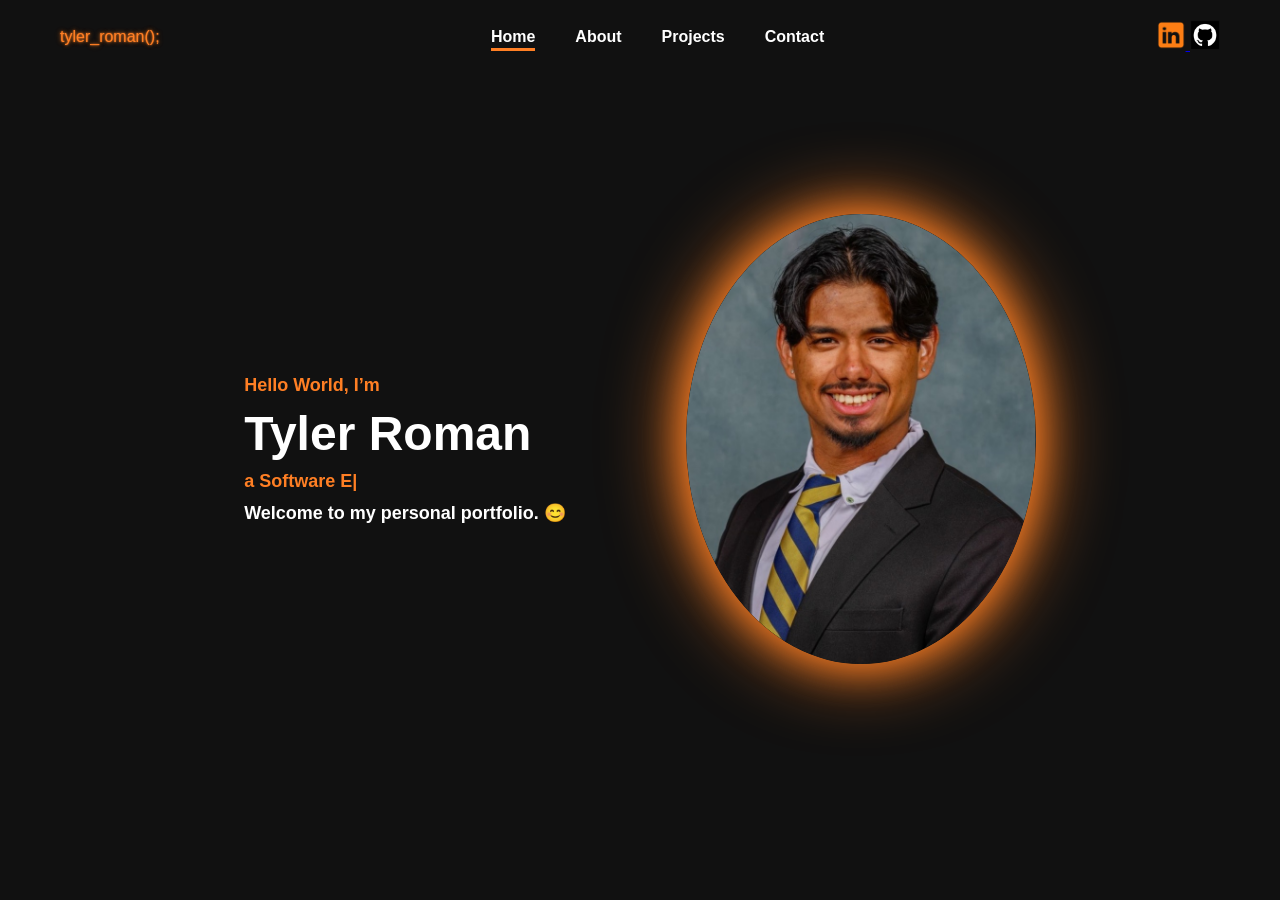
==== index.html @ 66e2b69c "Initial commit" ====
<!DOCTYPE html>
<html lang="en">
<head>
    <meta charset="UTF-8">
    <meta name="viewport" content="width=device-width, initial-scale=1.0">
    <title>Home - Tyler Roman</title>
    <link rel="stylesheet" href="styles.css">
</head>
<body>

    <nav>
        <div class="nav-left">tyler_roman();</div>
        <div class="nav-center">
            <a href="index.html" class="active">Home</a>
            <a href="about.html">About</a>
            <a href="projects.html">Projects</a>
            <a href="contact.html">Contact</a>
        </div>
        <div class="nav-right">
        <a href="https://www.linkedin.com/in/tyler-roman-742350255/" target="_blank" rel="noopener noreferrer">
            <img src="pictures/linkedIn.png" alt="LinkedIn" style="width:30px; height:30px;">
        </a> 
        <a href="https://github.com/romantyler99" target="_blank" rel="noopener noreferrer">
            <img src="pictures/logo_github.png" alt="GitHub" style="width:30px; height: 30px;">
        </a>
    </div>
    </nav>  

    <div class="custom-cursor"></div>

    <section class="hero">
        <div class="hero-text">
            <p class="highlight">Hello World, I’m</p>
            <h1>Tyler Roman</h1>

            <p class="highlight">
                <span id="animated-text"></span>
            </p>

            <p class= "hero-welcome">Welcome to my personal portfolio. 😊</p>
        </div>
        <div class="hero-image">
            <img src="pictures/portrait.jpeg" alt="Tyler Roman">
        </div>
    </section>
    <script src="script.js"></script>
</body>
</html>
---- styles.css ----
/* general styles for all html pages.  */
body {
    margin: 0;
    background: #111111;
    font-family: 'Inter', 'Bebas Neue', sans-serif;
    color: white;
}

nav {
    display: flex;
    justify-content: space-between;
    align-items: center;
    padding: 20px 60px;
}

.nav-left{
    color: #ff7f24;
    font-family: 'Inter', 'Bebas Neue', sans-serif;
    display: flex;
    align-items: center;  
    text-shadow: 
        0 0 2px #ff7f24,
        0 0 4px rgba(255, 127, 36, 0.5),
        0 0 6px rgba(255, 127, 36, 0.3);
}


.nav-center {
    flex: 1;
    display: flex;
    justify-content: center;
    gap: 40px; /* Controls spacing between links */
}

.nav-center a {
    text-decoration: none;
    color: white;
    font-weight: 600;
    position: relative;
    padding: 5px 0;
    transition: color 0.3s ease;
}

.nav-center a::after {
    content: "";
    position: absolute;
    bottom: 0;
    left: 0;
    width: 0;
    height: 3px;
    background: #ff7f24;
    transition: width 0.3s ease;
}

.nav-center a:hover {
    color: #ff7f24;
}

.nav-center a.active::after {
    width: 100%;
}

/* orange underline for each page */

.nav-center a.active::after{
    width: 100%;
}

.hero {
    display: flex;
    justify-content: center;
    align-items: center;
    padding: 60px;
    height: 70vh;
    gap: 100px;
}
.hero-text {
    max-width: 500px; 
    margin-right: 20px;
    font-family: 'Inter', 'Bebas Neue', sans-serif;
    color: white;
}
.hero-text h1 {
    margin: 10px 0;
    font-family: 'Inter', 'Bebas Neue', sans-serif;
    font-size: 48px;
    font-weight: 700;
}

.hero-text p {
    margin: 10px 0;
    font-size: 18px;
}

.highlight {
    color: #ff7f24;
    font-weight: 700;
}
.hero-welcome {
    font-size: 18px;
    margin-top: 10px;
    font-weight: bold;
    font-family: 'Inter', 'Bebas Neue', sans-serif;
    color: #ffffff;
}
.hero-image {
    /* position: relative; */
    width: 350px;
    height: 450px;
    margin-bottom: 20px;
    margin-left: 0px;
    border-radius: 50%;
    overflow: hidden;
    box-shadow: 0 0 40px #ff7f24, 0 0 80px #ff7f24;
}

.hero-image img {
    width: 100%;
    height: 100%;
    object-fit: cover;
    border-radius: 50%;
}

#animated-text::after {
    content: '|';
    animation: blink 1s step-start infinite;
}

@keyframes blink {
    50% {
        opacity: 0;
    }
}
/* hide curser */
body { 
    cursor: none;
}

.custom-cursor {
    position: fixed;
    top: 0;
    left: 0;
    width: 20px;
    height: 20px;
    border: 2px solid orange;
    border-radius: 50%;
    pointer-events: none;
    mix-blend-mode: difference;
    box-shadow: 0 0 10px orange, 0 0 20px orange;
    transform: translate(-50%, -50%);
    transition: transform 0.05s ease;
    z-index: 9999;
    opacity: 0;
    /* transition: opacity 0.2s ease; */

}

/* about.html */
.about-section {
    font-family: 'Inter', 'Bebas Neue', sans-serif;
    padding: 60px;
    color: #ffffff;
}

.about-container {
    display: flex;
    gap: 40px;
    align-items: center;
}

.about-image img {
    width: 200px;
    border-radius: 50%;
    box-shadow: 0 0 20px #ff7f24, 0 0 40px #ff7f24;
}
.about-heading {
  color: #ff7f24;
  font-size: 26px;
  font-weight: bold;
  margin-bottom: 20px;
  display: flex;
  align-items: center;
  gap: 15px;
  line-height: 26px; /* same as font size */
}

.about-heading::after {
  content: "";
  flex-grow: 1;
  height: 4px;
  background-color: #ff7f24;
  border-radius: 2px;
  display: inline-block;
}

.about-body {
    text-align: left;
    font-size: 22px;
    /* line-height: 1.6; */
    color: #cccccc;
}
.about-text {
    text-align: left;
    max-width: 600px;
}

.about-text h2 {
    margin-bottom: 15px;
}

.about-container {
    display: flex;
    align-items: center;
    gap: 30px;
    background-color: #1a1a1a; /* Dark gray box background */
    padding: 30px;
    border-radius: 20px;
    max-width: 900px;
    margin: 0 auto 20px auto;
    box-shadow: 0 0 20px rgba(255, 128, 0, 0.2); /* Optional subtle glow */
}

.about-image img {
    width: 180px;
    border-radius: 50%;
    box-shadow: 0 0 20px #ff7f24, 0 0 40px #ff7f24;
}

.about-text {
    color: white;
}

.about-text h2 {
    margin-bottom: 10px;
}

.skills-section {
    background-color: #1a1a1a;
    padding: 20px;
    margin: 0 auto;
    max-width: 1000px;
    border-radius: 20px;
    box-shadow: 0 0 20px rgba(255, 128, 0, 0.2);
    color: white;
}

.skills-heading {
    color: #ff7f24;
    font-size: 24px;
    margin-bottom: 20px;
    text-align: left;
}

.skills-container {
    margin-top: 10px;
    display: grid;
    grid-template-columns: repeat(4, 1fr);
    gap: 20px;
}

.skill-item {
    display: flex;
    align-items: center;
    justify-content: flex-start;
    gap: 10px;
    background: #2a2a2a;
    padding: 20px;
    border-radius: 15px;
    font-weight: bold;
    color: white;
    box-shadow: 0 0 15px rgba(255, 128, 0, 0.3);
    transition: transform 0.3s ease, box-shadow 0.3s ease;
}

.skill-item img.skill-icon {
    width: 40px;
    height: 40px;
    object-fit: contain;
    filter: drop-shadow(0 0 5px rgba(255, 128, 0, 0.5));
}


.skill-item:hover {
    transform: translateY(-5px);
    box-shadow: 0 0 25px rgba(255, 128, 0, 0.5);
}
.skill-item img.skill-icon {
    width: 30px;
    height: 30px;
    object-fit: contain;
    filter: drop-shadow(0 0 5px rgba(255, 128, 0, 0.5));
}

/* end of about.html */

/* beginning projects.html */
.projects-section {
    background-color: #111111;
    padding: 40px;
    color: white;
}
.projects-heading{
    text-align: center;
    font-size: 36px;
    margin-bottom: 20px;
    color: #ff7f24;
}
.projects-subheading {
    text-align: center;
    font-size: 20px;
    margin-bottom: 30px;
    color: #cccccc;
}
.projects-container {
    display: grid;
    grid-template-columns: repeat(3, 1fr);
    gap: 20px;
    max-width: 1200px;
    margin: 0 auto;
}

.project-item {
    background-color: #1a1a1a;
    padding: 20px;
    border-radius: 15px;
    box-shadow: 0 0 20px rgba(255, 128, 0, 0.3);
    transition: transform 0.3s ease, box-shadow 0.3s ease;
}

.project-item:hover {
    transform: translateY(-5px);
    box-shadow: 0 0 30px rgba(255, 128, 0, 0.5);
}

.project-title {
    color: white;
    margin-bottom: 10px;
}

.project-description {
    color: #cccccc;
    font-size: 16px;
    margin-bottom: 15px;
}

.project-link {
    color: #ff7f24;
    text-decoration: none;
    font-weight: bold;
}

/* contact.html beginning */.contact-section {
    max-width: 600px;
    margin: 60px auto;
    background: #1a1a1a;
    padding: 30px;
    border-radius: 20px;
    box-shadow: 0 0 20px rgba(255, 128, 0, 0.2);
}

.contact-heading {
    color: #ff7f24;
    text-align: center;
    margin-bottom: 20px;
}

.contact-form .form-group {
    margin-bottom: 15px;
}

.contact-form label {
    display: block;
    margin-bottom: 8px;
    color: #ffffff;
    font-weight: bold;
}

.contact-form input,
.contact-form textarea {
    width: 100%;
    padding: 12px;
    border: none;
    border-radius: 10px;
    background: #2a2a2a;
    color: white;
}

.contact-submit {
    width: 100%;
    padding: 12px;
    background: #ff7f24;
    color: white;
    border: none;
    border-radius: 10px;
    font-weight: bold;
    cursor: pointer;
    transition: background 0.3s ease;
}

.contact-submit:hover {
    background: #e86c1a;
}
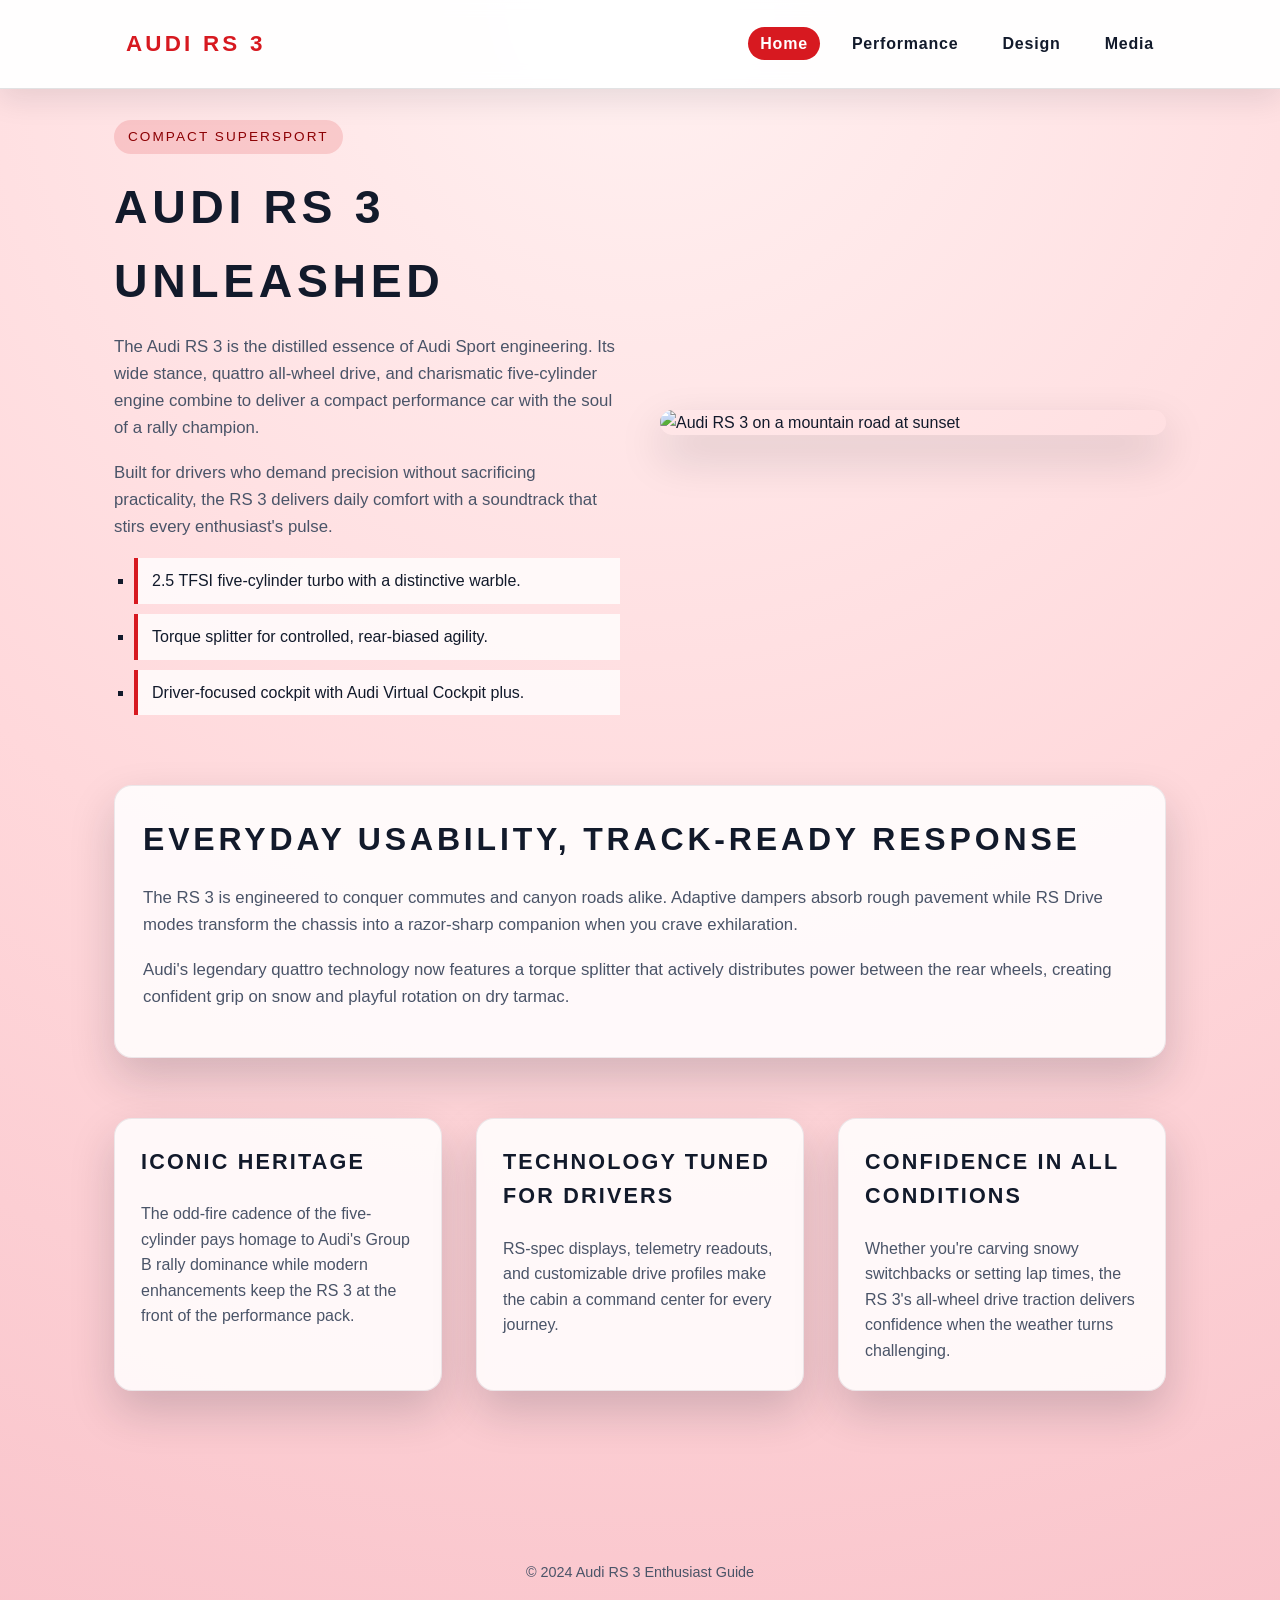
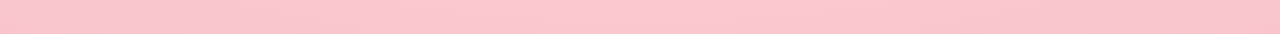
==== commit b42068cc: "Brighten background palette" ====
--- a/index.html
+++ b/index.html
@@ -3,46 +3,66 @@
 <head>
     <meta charset="UTF-8">
     <meta name="viewport" content="width=device-width, initial-scale=1.0">
-    <title>Home - Tyler Roman</title>
+    <title>Audi RS 3 | Home</title>
     <link rel="stylesheet" href="styles.css">
 </head>
 <body>
+    <header class="site-header">
+        <nav class="main-nav">
+            <a class="logo" href="index.html">Audi RS 3</a>
+            <ul>
+                <li><a class="active" href="index.html">Home</a></li>
+                <li><a href="performance.html">Performance</a></li>
+                <li><a href="design.html">Design</a></li>
+                <li><a href="media.html">Media</a></li>
+            </ul>
+        </nav>
+    </header>
 
-    <nav>
-        <div class="nav-left">tyler_roman();</div>
-        <div class="nav-center">
-            <a href="index.html" class="active">Home</a>
-            <a href="about.html">About</a>
-            <a href="projects.html">Projects</a>
-            <a href="contact.html">Contact</a>
-        </div>
-        <div class="nav-right">
-        <a href="https://www.linkedin.com/in/tyler-roman-742350255/" target="_blank" rel="noopener noreferrer">
-            <img src="pictures/linkedIn.png" alt="LinkedIn" style="width:30px; height:30px;">
-        </a> 
-        <a href="https://github.com/romantyler99" target="_blank" rel="noopener noreferrer">
-            <img src="pictures/logo_github.png" alt="GitHub" style="width:30px; height: 30px;">
-        </a>
-    </div>
-    </nav>  
+    <main>
+        <section class="hero">
+            <div class="hero-text">
+                <span class="hero-highlight">Compact Supersport</span>
+                <h1>Audi RS 3 unleashed</h1>
+                <p>The Audi RS 3 is the distilled essence of Audi Sport engineering. Its wide stance, quattro all-wheel drive, and charismatic five-cylinder engine combine to deliver a compact performance car with the soul of a rally champion.</p>
+                <p class="section-text">Built for drivers who demand precision without sacrificing practicality, the RS 3 delivers daily comfort with a soundtrack that stirs every enthusiast's pulse.</p>
+                <ul class="feature-list">
+                    <li>2.5 TFSI five-cylinder turbo with a distinctive warble.</li>
+                    <li>Torque splitter for controlled, rear-biased agility.</li>
+                    <li>Driver-focused cockpit with Audi Virtual Cockpit plus.</li>
+                </ul>
+            </div>
+            <div>
+                <img src="https://images.unsplash.com/photo-1630409357054-241c61e159d9?auto=format&fit=crop&w=1200&q=80" alt="Audi RS 3 on a mountain road at sunset">
+            </div>
+        </section>
 
-    <div class="custom-cursor"></div>
+        <section>
+            <div class="highlight-card">
+                <h2 class="section-title">Everyday usability, track-ready response</h2>
+                <p class="section-text">The RS 3 is engineered to conquer commutes and canyon roads alike. Adaptive dampers absorb rough pavement while RS Drive modes transform the chassis into a razor-sharp companion when you crave exhilaration.</p>
+                <p class="section-text">Audi's legendary quattro technology now features a torque splitter that actively distributes power between the rear wheels, creating confident grip on snow and playful rotation on dry tarmac.</p>
+            </div>
+        </section>
 
-    <section class="hero">
-        <div class="hero-text">
-            <p class="highlight">Hello World, I’m</p>
-            <h1>Tyler Roman</h1>
+        <section class="detail-grid">
+            <article class="detail-card">
+                <h3>Iconic heritage</h3>
+                <p>The odd-fire cadence of the five-cylinder pays homage to Audi's Group B rally dominance while modern enhancements keep the RS 3 at the front of the performance pack.</p>
+            </article>
+            <article class="detail-card">
+                <h3>Technology tuned for drivers</h3>
+                <p>RS-spec displays, telemetry readouts, and customizable drive profiles make the cabin a command center for every journey.</p>
+            </article>
+            <article class="detail-card">
+                <h3>Confidence in all conditions</h3>
+                <p>Whether you're carving snowy switchbacks or setting lap times, the RS 3's all-wheel drive traction delivers confidence when the weather turns challenging.</p>
+            </article>
+        </section>
+    </main>
 
-            <p class="highlight">
-                <span id="animated-text"></span>
-            </p>
-
-            <p class= "hero-welcome">Welcome to my personal portfolio. 😊</p>
-        </div>
-        <div class="hero-image">
-            <img src="pictures/portrait.jpeg" alt="Tyler Roman">
-        </div>
-    </section>
-    <script src="script.js"></script>
+    <footer>
+        &copy; 2024 Audi RS 3 Enthusiast Guide
+    </footer>
 </body>
 </html>
--- a/styles.css
+++ b/styles.css
@@ -1,403 +1,273 @@
-/* general styles for all html pages.  */
+:root {
+    --primary: #d71920;
+    --accent: #8c0004;
+    --text-light: #121a2b;
+    --text-muted: #4a5468;
+    --surface: rgba(255, 255, 255, 0.85);
+    --surface-strong: rgba(255, 255, 255, 0.95);
+    --shadow: 0 20px 45px rgba(17, 23, 41, 0.18);
+}
+
+* {
+    box-sizing: border-box;
+}
+
 body {
     margin: 0;
-    background: #111111;
-    font-family: 'Inter', 'Bebas Neue', sans-serif;
-    color: white;
-}
-
-nav {
-    display: flex;
-    justify-content: space-between;
-    align-items: center;
-    padding: 20px 60px;
-}
-
-.nav-left{
-    color: #ff7f24;
-    font-family: 'Inter', 'Bebas Neue', sans-serif;
-    display: flex;
-    align-items: center;  
-    text-shadow: 
-        0 0 2px #ff7f24,
-        0 0 4px rgba(255, 127, 36, 0.5),
-        0 0 6px rgba(255, 127, 36, 0.3);
-}
-
-
-.nav-center {
-    flex: 1;
-    display: flex;
-    justify-content: center;
-    gap: 40px; /* Controls spacing between links */
-}
-
-.nav-center a {
-    text-decoration: none;
-    color: white;
-    font-weight: 600;
-    position: relative;
-    padding: 5px 0;
-    transition: color 0.3s ease;
-}
-
-.nav-center a::after {
-    content: "";
-    position: absolute;
-    bottom: 0;
-    left: 0;
-    width: 0;
-    height: 3px;
-    background: #ff7f24;
-    transition: width 0.3s ease;
-}
-
-.nav-center a:hover {
-    color: #ff7f24;
-}
-
-.nav-center a.active::after {
-    width: 100%;
-}
-
-/* orange underline for each page */
-
-.nav-center a.active::after{
-    width: 100%;
-}
-
-.hero {
-    display: flex;
-    justify-content: center;
-    align-items: center;
-    padding: 60px;
-    height: 70vh;
-    gap: 100px;
-}
-.hero-text {
-    max-width: 500px; 
-    margin-right: 20px;
-    font-family: 'Inter', 'Bebas Neue', sans-serif;
-    color: white;
-}
-.hero-text h1 {
-    margin: 10px 0;
-    font-family: 'Inter', 'Bebas Neue', sans-serif;
-    font-size: 48px;
-    font-weight: 700;
-}
-
-.hero-text p {
-    margin: 10px 0;
-    font-size: 18px;
-}
-
-.highlight {
-    color: #ff7f24;
-    font-weight: 700;
-}
-.hero-welcome {
-    font-size: 18px;
-    margin-top: 10px;
-    font-weight: bold;
-    font-family: 'Inter', 'Bebas Neue', sans-serif;
-    color: #ffffff;
-}
-.hero-image {
-    /* position: relative; */
-    width: 350px;
-    height: 450px;
-    margin-bottom: 20px;
-    margin-left: 0px;
-    border-radius: 50%;
-    overflow: hidden;
-    box-shadow: 0 0 40px #ff7f24, 0 0 80px #ff7f24;
-}
-
-.hero-image img {
-    width: 100%;
-    height: 100%;
-    object-fit: cover;
-    border-radius: 50%;
-}
-
-#animated-text::after {
-    content: '|';
-    animation: blink 1s step-start infinite;
-}
-
-@keyframes blink {
-    50% {
-        opacity: 0;
-    }
-}
-/* hide curser */
-body { 
-    cursor: none;
-}
-
-.custom-cursor {
+    background: radial-gradient(circle at top, #fff1f1 0%, #ffd8db 55%, #f9c4cb 100%);
+    color: var(--text-light);
+    font-family: 'Segoe UI', Tahoma, Geneva, Verdana, sans-serif;
+    font-size: 16px;
+    line-height: 1.6;
+}
+
+img {
+    max-width: 100%;
+    height: auto;
+    display: block;
+    border-radius: 16px;
+    box-shadow: var(--shadow);
+    margin: 20px 0;
+}
+
+.site-header {
+    background: var(--surface-strong);
+    backdrop-filter: blur(10px);
     position: fixed;
     top: 0;
     left: 0;
-    width: 20px;
-    height: 20px;
-    border: 2px solid orange;
-    border-radius: 50%;
-    pointer-events: none;
-    mix-blend-mode: difference;
-    box-shadow: 0 0 10px orange, 0 0 20px orange;
-    transform: translate(-50%, -50%);
-    transition: transform 0.05s ease;
-    z-index: 9999;
-    opacity: 0;
-    /* transition: opacity 0.2s ease; */
-
-}
-
-/* about.html */
-.about-section {
-    font-family: 'Inter', 'Bebas Neue', sans-serif;
-    padding: 60px;
+    right: 0;
+    z-index: 10;
+    border-bottom: 1px solid rgba(18, 24, 38, 0.12);
+    box-shadow: 0 10px 30px rgba(17, 23, 41, 0.1);
+}
+
+.main-nav {
+    max-width: 1100px;
+    margin: 0 auto;
+    padding: 18px 24px;
+    display: flex;
+    align-items: center;
+    justify-content: space-between;
+}
+
+.logo {
+    font-size: 1.4rem;
+    letter-spacing: 0.2rem;
+    text-transform: uppercase;
+    font-weight: 700;
+    color: var(--primary);
+}
+
+nav ul {
+    list-style: none;
+    display: flex;
+    gap: 20px;
+    margin: 0;
+    padding: 0;
+}
+
+nav a {
+    color: var(--text-light);
+    text-decoration: none;
+    font-weight: 600;
+    letter-spacing: 0.05em;
+    padding: 8px 12px;
+    border-radius: 999px;
+    transition: background 0.3s ease, color 0.3s ease;
+}
+
+nav a:hover,
+nav a:focus {
+    background: rgba(215, 25, 32, 0.15);
+    color: var(--accent);
+}
+
+nav a.active {
+    background: var(--primary);
     color: #ffffff;
 }
 
-.about-container {
-    display: flex;
+main {
+    max-width: 1100px;
+    margin: 0 auto;
+    padding: 120px 24px 80px;
+}
+
+section {
+    margin-bottom: 60px;
+}
+
+.hero {
+    display: grid;
+    grid-template-columns: repeat(auto-fit, minmax(280px, 1fr));
     gap: 40px;
     align-items: center;
 }
 
-.about-image img {
-    width: 200px;
-    border-radius: 50%;
-    box-shadow: 0 0 20px #ff7f24, 0 0 40px #ff7f24;
-}
-.about-heading {
-  color: #ff7f24;
-  font-size: 26px;
-  font-weight: bold;
-  margin-bottom: 20px;
-  display: flex;
-  align-items: center;
-  gap: 15px;
-  line-height: 26px; /* same as font size */
-}
-
-.about-heading::after {
-  content: "";
-  flex-grow: 1;
-  height: 4px;
-  background-color: #ff7f24;
-  border-radius: 2px;
-  display: inline-block;
-}
-
-.about-body {
-    text-align: left;
-    font-size: 22px;
-    /* line-height: 1.6; */
-    color: #cccccc;
-}
-.about-text {
-    text-align: left;
-    max-width: 600px;
-}
-
-.about-text h2 {
-    margin-bottom: 15px;
-}
-
-.about-container {
-    display: flex;
-    align-items: center;
-    gap: 30px;
-    background-color: #1a1a1a; /* Dark gray box background */
-    padding: 30px;
-    border-radius: 20px;
-    max-width: 900px;
-    margin: 0 auto 20px auto;
-    box-shadow: 0 0 20px rgba(255, 128, 0, 0.2); /* Optional subtle glow */
-}
-
-.about-image img {
-    width: 180px;
-    border-radius: 50%;
-    box-shadow: 0 0 20px #ff7f24, 0 0 40px #ff7f24;
-}
-
-.about-text {
-    color: white;
-}
-
-.about-text h2 {
-    margin-bottom: 10px;
-}
-
-.skills-section {
-    background-color: #1a1a1a;
-    padding: 20px;
-    margin: 0 auto;
-    max-width: 1000px;
-    border-radius: 20px;
-    box-shadow: 0 0 20px rgba(255, 128, 0, 0.2);
-    color: white;
-}
-
-.skills-heading {
-    color: #ff7f24;
-    font-size: 24px;
-    margin-bottom: 20px;
-    text-align: left;
-}
-
-.skills-container {
-    margin-top: 10px;
+.hero-text h1 {
+    margin: 0 0 16px;
+    font-size: 2.9rem;
+    text-transform: uppercase;
+    letter-spacing: 0.1em;
+    text-align: left;
+}
+
+.hero-text p {
+    font-size: 1.05rem;
+    margin: 0 0 18px;
+    color: var(--text-muted);
+    text-align: left;
+}
+
+.hero-highlight {
+    display: inline-block;
+    background: rgba(215, 25, 32, 0.15);
+    color: var(--accent);
+    padding: 6px 14px;
+    border-radius: 999px;
+    letter-spacing: 0.15em;
+    font-size: 0.85rem;
+    margin-bottom: 16px;
+    text-transform: uppercase;
+}
+
+.feature-list {
+    list-style: square;
+    padding-left: 20px;
+    margin: 16px 0 0;
+}
+
+.feature-list li {
+    margin: 10px 0;
+    padding: 10px 14px;
+    background: rgba(255, 255, 255, 0.8);
+    border-left: 4px solid var(--primary);
+    color: var(--text-light);
+}
+
+.section-title {
+    font-size: 2rem;
+    text-transform: uppercase;
+    letter-spacing: 0.12em;
+    margin: 0 0 20px;
+    text-align: left;
+}
+
+.section-text {
+    color: var(--text-muted);
+    font-size: 1.05rem;
+    margin: 0 0 18px;
+    text-align: left;
+}
+
+.highlight-card {
+    background: var(--surface);
+    padding: 28px;
+    border-radius: 18px;
+    box-shadow: var(--shadow);
+    border: 1px solid rgba(18, 24, 38, 0.08);
+}
+
+.spec-table {
+    width: 100%;
+    border-collapse: collapse;
+    margin: 24px 0 10px;
+    background: var(--surface);
+    border: 2px solid rgba(215, 25, 32, 0.45);
+    box-shadow: var(--shadow);
+}
+
+.spec-table caption {
+    caption-side: top;
+    text-transform: uppercase;
+    letter-spacing: 0.15em;
+    font-weight: 700;
+    color: var(--text-light);
+    padding: 16px;
+}
+
+.spec-table th,
+.spec-table td {
+    border: 1px solid rgba(18, 24, 38, 0.12);
+    padding: 16px 18px;
+    text-align: left;
+    color: var(--text-light);
+}
+
+.spec-table th {
+    background: rgba(215, 25, 32, 0.12);
+    text-transform: uppercase;
+    letter-spacing: 0.08em;
+}
+
+.spec-table tbody tr:nth-child(even) {
+    background: rgba(215, 25, 32, 0.05);
+}
+
+.detail-grid {
     display: grid;
-    grid-template-columns: repeat(4, 1fr);
-    gap: 20px;
-}
-
-.skill-item {
-    display: flex;
-    align-items: center;
-    justify-content: flex-start;
-    gap: 10px;
-    background: #2a2a2a;
-    padding: 20px;
-    border-radius: 15px;
-    font-weight: bold;
-    color: white;
-    box-shadow: 0 0 15px rgba(255, 128, 0, 0.3);
-    transition: transform 0.3s ease, box-shadow 0.3s ease;
-}
-
-.skill-item img.skill-icon {
-    width: 40px;
-    height: 40px;
-    object-fit: contain;
-    filter: drop-shadow(0 0 5px rgba(255, 128, 0, 0.5));
-}
-
-
-.skill-item:hover {
-    transform: translateY(-5px);
-    box-shadow: 0 0 25px rgba(255, 128, 0, 0.5);
-}
-.skill-item img.skill-icon {
-    width: 30px;
-    height: 30px;
-    object-fit: contain;
-    filter: drop-shadow(0 0 5px rgba(255, 128, 0, 0.5));
-}
-
-/* end of about.html */
-
-/* beginning projects.html */
-.projects-section {
-    background-color: #111111;
-    padding: 40px;
-    color: white;
-}
-.projects-heading{
+    grid-template-columns: repeat(auto-fit, minmax(280px, 1fr));
+    gap: 34px;
+}
+
+.detail-card {
+    background: var(--surface);
+    padding: 26px;
+    border-radius: 18px;
+    box-shadow: var(--shadow);
+    border: 1px solid rgba(18, 24, 38, 0.08);
+}
+
+.detail-card h3 {
+    margin-top: 0;
+    text-transform: uppercase;
+    letter-spacing: 0.1em;
+    font-size: 1.35rem;
+}
+
+.detail-card p {
+    margin-bottom: 0;
+    color: var(--text-muted);
+    text-align: left;
+}
+
+.media-video {
+    width: 100%;
+    aspect-ratio: 16 / 9;
+    border: none;
+    border-radius: 18px;
+    box-shadow: var(--shadow);
+    margin: 24px 0;
+}
+
+.gallery {
+    display: grid;
+    grid-template-columns: repeat(auto-fit, minmax(240px, 1fr));
+    gap: 24px;
+}
+
+.gallery img {
+    margin: 0;
+}
+
+footer {
     text-align: center;
-    font-size: 36px;
-    margin-bottom: 20px;
-    color: #ff7f24;
-}
-.projects-subheading {
-    text-align: center;
-    font-size: 20px;
-    margin-bottom: 30px;
-    color: #cccccc;
-}
-.projects-container {
-    display: grid;
-    grid-template-columns: repeat(3, 1fr);
-    gap: 20px;
-    max-width: 1200px;
-    margin: 0 auto;
-}
-
-.project-item {
-    background-color: #1a1a1a;
-    padding: 20px;
-    border-radius: 15px;
-    box-shadow: 0 0 20px rgba(255, 128, 0, 0.3);
-    transition: transform 0.3s ease, box-shadow 0.3s ease;
-}
-
-.project-item:hover {
-    transform: translateY(-5px);
-    box-shadow: 0 0 30px rgba(255, 128, 0, 0.5);
-}
-
-.project-title {
-    color: white;
-    margin-bottom: 10px;
-}
-
-.project-description {
-    color: #cccccc;
-    font-size: 16px;
-    margin-bottom: 15px;
-}
-
-.project-link {
-    color: #ff7f24;
-    text-decoration: none;
-    font-weight: bold;
-}
-
-/* contact.html beginning */.contact-section {
-    max-width: 600px;
-    margin: 60px auto;
-    background: #1a1a1a;
-    padding: 30px;
-    border-radius: 20px;
-    box-shadow: 0 0 20px rgba(255, 128, 0, 0.2);
-}
-
-.contact-heading {
-    color: #ff7f24;
-    text-align: center;
-    margin-bottom: 20px;
-}
-
-.contact-form .form-group {
-    margin-bottom: 15px;
-}
-
-.contact-form label {
-    display: block;
-    margin-bottom: 8px;
-    color: #ffffff;
-    font-weight: bold;
-}
-
-.contact-form input,
-.contact-form textarea {
-    width: 100%;
-    padding: 12px;
-    border: none;
-    border-radius: 10px;
-    background: #2a2a2a;
-    color: white;
-}
-
-.contact-submit {
-    width: 100%;
-    padding: 12px;
-    background: #ff7f24;
-    color: white;
-    border: none;
-    border-radius: 10px;
-    font-weight: bold;
-    cursor: pointer;
-    transition: background 0.3s ease;
-}
-
-.contact-submit:hover {
-    background: #e86c1a;
-}
-
+    padding: 30px 16px 50px;
+    color: var(--text-muted);
+    font-size: 0.9rem;
+}
+
+@media (max-width: 720px) {
+    .hero-text h1 {
+        font-size: 2.3rem;
+    }
+
+    nav ul {
+        gap: 12px;
+    }
+
+    nav a {
+        padding: 6px 10px;
+    }
+}
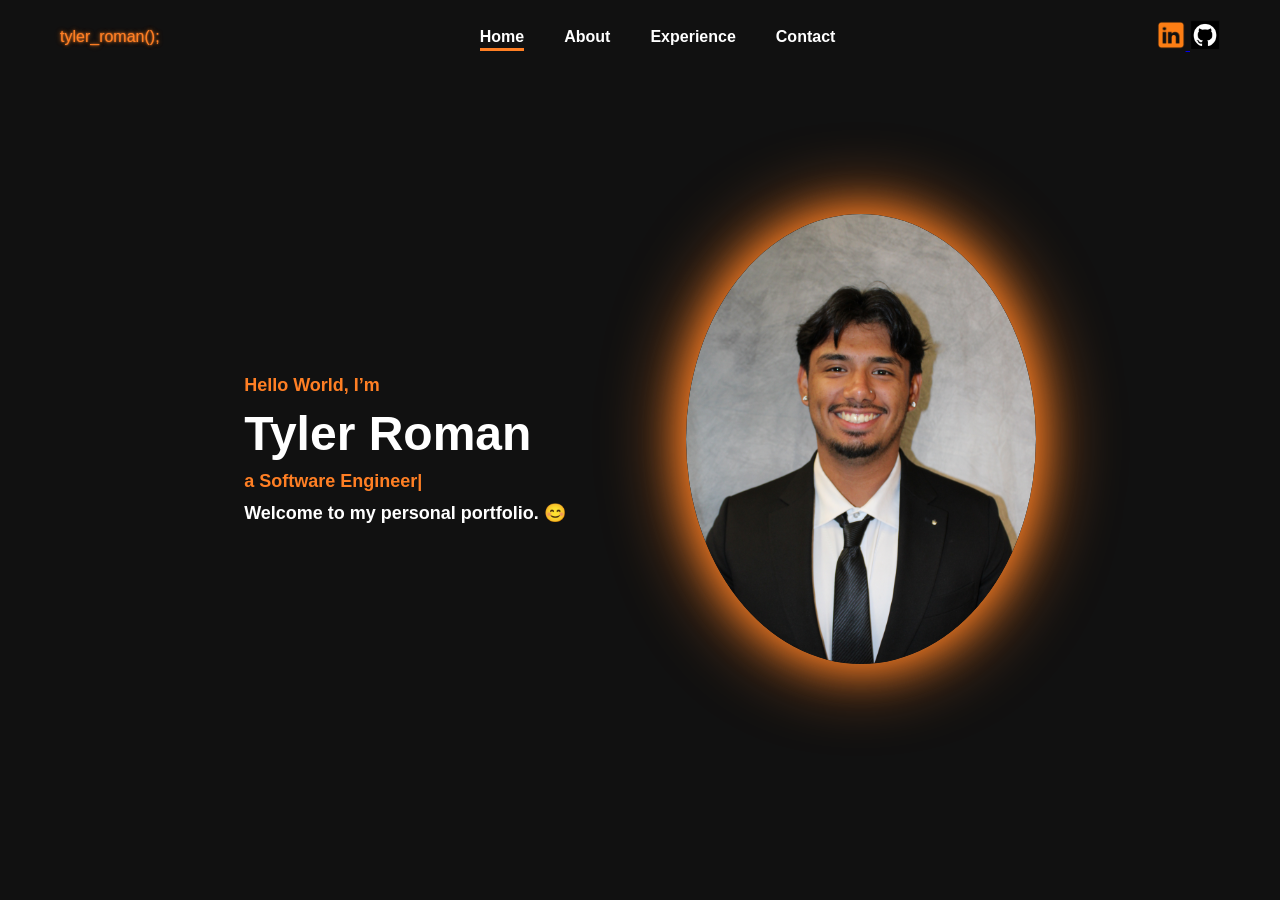
==== commit 6616fc73: "Update portfolio site" ====
--- a/index.html
+++ b/index.html
@@ -3,66 +3,46 @@
 <head>
     <meta charset="UTF-8">
     <meta name="viewport" content="width=device-width, initial-scale=1.0">
-    <title>Audi RS 3 | Home</title>
+    <title>Home - Tyler Roman</title>
     <link rel="stylesheet" href="styles.css">
 </head>
 <body>
-    <header class="site-header">
-        <nav class="main-nav">
-            <a class="logo" href="index.html">Audi RS 3</a>
-            <ul>
-                <li><a class="active" href="index.html">Home</a></li>
-                <li><a href="performance.html">Performance</a></li>
-                <li><a href="design.html">Design</a></li>
-                <li><a href="media.html">Media</a></li>
-            </ul>
-        </nav>
-    </header>
 
-    <main>
-        <section class="hero">
-            <div class="hero-text">
-                <span class="hero-highlight">Compact Supersport</span>
-                <h1>Audi RS 3 unleashed</h1>
-                <p>The Audi RS 3 is the distilled essence of Audi Sport engineering. Its wide stance, quattro all-wheel drive, and charismatic five-cylinder engine combine to deliver a compact performance car with the soul of a rally champion.</p>
-                <p class="section-text">Built for drivers who demand precision without sacrificing practicality, the RS 3 delivers daily comfort with a soundtrack that stirs every enthusiast's pulse.</p>
-                <ul class="feature-list">
-                    <li>2.5 TFSI five-cylinder turbo with a distinctive warble.</li>
-                    <li>Torque splitter for controlled, rear-biased agility.</li>
-                    <li>Driver-focused cockpit with Audi Virtual Cockpit plus.</li>
-                </ul>
-            </div>
-            <div>
-                <img src="https://images.unsplash.com/photo-1630409357054-241c61e159d9?auto=format&fit=crop&w=1200&q=80" alt="Audi RS 3 on a mountain road at sunset">
-            </div>
-        </section>
+    <nav>
+        <div class="nav-left">tyler_roman();</div>
+        <div class="nav-center">
+            <a href="index.html" class="active">Home</a>
+            <a href="about.html">About</a>
+            <a href="projects.html">Experience</a>
+            <a href="contact.html">Contact</a>
+        </div>
+        <div class="nav-right">
+        <a href="https://www.linkedin.com/in/tyler-roman-742350255/" target="_blank" rel="noopener noreferrer">
+            <img src="pictures/linkedIn.png" alt="LinkedIn" style="width:30px; height:30px;">
+        </a> 
+        <a href="https://github.com/romantyler99" target="_blank" rel="noopener noreferrer">
+            <img src="pictures/logo_github.png" alt="GitHub" style="width:30px; height: 30px;">
+        </a>
+    </div>
+    </nav>  
 
-        <section>
-            <div class="highlight-card">
-                <h2 class="section-title">Everyday usability, track-ready response</h2>
-                <p class="section-text">The RS 3 is engineered to conquer commutes and canyon roads alike. Adaptive dampers absorb rough pavement while RS Drive modes transform the chassis into a razor-sharp companion when you crave exhilaration.</p>
-                <p class="section-text">Audi's legendary quattro technology now features a torque splitter that actively distributes power between the rear wheels, creating confident grip on snow and playful rotation on dry tarmac.</p>
-            </div>
-        </section>
+    <div class="custom-cursor"></div>
 
-        <section class="detail-grid">
-            <article class="detail-card">
-                <h3>Iconic heritage</h3>
-                <p>The odd-fire cadence of the five-cylinder pays homage to Audi's Group B rally dominance while modern enhancements keep the RS 3 at the front of the performance pack.</p>
-            </article>
-            <article class="detail-card">
-                <h3>Technology tuned for drivers</h3>
-                <p>RS-spec displays, telemetry readouts, and customizable drive profiles make the cabin a command center for every journey.</p>
-            </article>
-            <article class="detail-card">
-                <h3>Confidence in all conditions</h3>
-                <p>Whether you're carving snowy switchbacks or setting lap times, the RS 3's all-wheel drive traction delivers confidence when the weather turns challenging.</p>
-            </article>
-        </section>
-    </main>
+    <section class="hero">
+        <div class="hero-text">
+            <p class="highlight">Hello World, I’m</p>
+            <h1>Tyler Roman</h1>
 
-    <footer>
-        &copy; 2024 Audi RS 3 Enthusiast Guide
-    </footer>
+            <p class="highlight">
+                <span id="animated-text"></span>
+            </p>
+
+            <p class= "hero-welcome">Welcome to my personal portfolio. 😊</p>
+        </div>
+        <div class="hero-image">
+            <img src="pictures/COH_tyler.JPG" alt="Tyler Roman">
+        </div>
+    </section>
+    <script src="script.js"></script>
 </body>
 </html>
--- a/styles.css
+++ b/styles.css
@@ -1,273 +1,409 @@
-:root {
-    --primary: #d71920;
-    --accent: #8c0004;
-    --text-light: #121a2b;
-    --text-muted: #4a5468;
-    --surface: rgba(255, 255, 255, 0.85);
-    --surface-strong: rgba(255, 255, 255, 0.95);
-    --shadow: 0 20px 45px rgba(17, 23, 41, 0.18);
-}
-
-* {
-    box-sizing: border-box;
-}
-
+/* general styles for all html pages.  */
 body {
     margin: 0;
-    background: radial-gradient(circle at top, #fff1f1 0%, #ffd8db 55%, #f9c4cb 100%);
-    color: var(--text-light);
-    font-family: 'Segoe UI', Tahoma, Geneva, Verdana, sans-serif;
-    font-size: 16px;
-    line-height: 1.6;
-}
-
-img {
-    max-width: 100%;
-    height: auto;
-    display: block;
-    border-radius: 16px;
-    box-shadow: var(--shadow);
-    margin: 20px 0;
-}
-
-.site-header {
-    background: var(--surface-strong);
-    backdrop-filter: blur(10px);
+    background: #111111;
+    font-family: 'Inter', 'Bebas Neue', sans-serif;
+    color: white;
+}
+
+nav {
+    display: flex;
+    justify-content: space-between;
+    align-items: center;
+    padding: 20px 60px;
+}
+
+.nav-left{
+    color: #ff7f24;
+    font-family: 'Inter', 'Bebas Neue', sans-serif;
+    display: flex;
+    align-items: center;  
+    text-shadow: 
+        0 0 2px #ff7f24,
+        0 0 4px rgba(255, 127, 36, 0.5),
+        0 0 6px rgba(255, 127, 36, 0.3);
+}
+
+
+.nav-center {
+    flex: 1;
+    display: flex;
+    justify-content: center;
+    gap: 40px; /* Controls spacing between links */
+}
+
+.nav-center a {
+    text-decoration: none;
+    color: white;
+    font-weight: 600;
+    position: relative;
+    padding: 5px 0;
+    transition: color 0.3s ease;
+}
+
+.nav-center a::after {
+    content: "";
+    position: absolute;
+    bottom: 0;
+    left: 0;
+    width: 0;
+    height: 3px;
+    background: #ff7f24;
+    transition: width 0.3s ease;
+}
+
+.nav-center a:hover {
+    color: #ff7f24;
+}
+
+.nav-center a.active::after {
+    width: 100%;
+}
+
+/* orange underline for each page */
+
+.nav-center a.active::after{
+    width: 100%;
+}
+
+.hero {
+    display: flex;
+    justify-content: center;
+    align-items: center;
+    padding: 60px;
+    height: 70vh;
+    gap: 100px;
+}
+.hero-text {
+    max-width: 500px; 
+    margin-right: 20px;
+    font-family: 'Inter', 'Bebas Neue', sans-serif;
+    color: white;
+}
+.hero-text h1 {
+    margin: 10px 0;
+    font-family: 'Inter', 'Bebas Neue', sans-serif;
+    font-size: 48px;
+    font-weight: 700;
+}
+
+.hero-text p {
+    margin: 10px 0;
+    font-size: 18px;
+}
+
+.highlight {
+    color: #ff7f24;
+    font-weight: 700;
+}
+.hero-welcome {
+    font-size: 18px;
+    margin-top: 10px;
+    font-weight: bold;
+    font-family: 'Inter', 'Bebas Neue', sans-serif;
+    color: #ffffff;
+}
+.hero-image {
+    /* position: relative; */
+    width: 350px;
+    height: 450px;
+    margin-bottom: 20px;
+    margin-left: 0px;
+    border-radius: 50%;
+    overflow: hidden;
+    box-shadow: 0 0 40px #ff7f24, 0 0 80px #ff7f24;
+}
+
+.hero-image img {
+    width: 100%;
+    height: 100%;
+    object-fit: cover;
+    border-radius: 50%;
+}
+
+#animated-text::after {
+    content: '|';
+    animation: blink 1s step-start infinite;
+}
+
+@keyframes blink {
+    50% {
+        opacity: 0;
+    }
+}
+/* hide curser */
+body { 
+    cursor: none;
+}
+
+.custom-cursor {
     position: fixed;
     top: 0;
     left: 0;
-    right: 0;
-    z-index: 10;
-    border-bottom: 1px solid rgba(18, 24, 38, 0.12);
-    box-shadow: 0 10px 30px rgba(17, 23, 41, 0.1);
-}
-
-.main-nav {
-    max-width: 1100px;
-    margin: 0 auto;
-    padding: 18px 24px;
-    display: flex;
-    align-items: center;
-    justify-content: space-between;
-}
-
-.logo {
-    font-size: 1.4rem;
-    letter-spacing: 0.2rem;
-    text-transform: uppercase;
-    font-weight: 700;
-    color: var(--primary);
-}
-
-nav ul {
-    list-style: none;
-    display: flex;
-    gap: 20px;
-    margin: 0;
-    padding: 0;
-}
-
-nav a {
-    color: var(--text-light);
-    text-decoration: none;
-    font-weight: 600;
-    letter-spacing: 0.05em;
-    padding: 8px 12px;
-    border-radius: 999px;
-    transition: background 0.3s ease, color 0.3s ease;
-}
-
-nav a:hover,
-nav a:focus {
-    background: rgba(215, 25, 32, 0.15);
-    color: var(--accent);
-}
-
-nav a.active {
-    background: var(--primary);
+    width: 20px;
+    height: 20px;
+    border: 2px solid orange;
+    border-radius: 50%;
+    pointer-events: none;
+    mix-blend-mode: difference;
+    box-shadow: 0 0 10px orange, 0 0 20px orange;
+    transform: translate(-50%, -50%);
+    transition: transform 0.05s ease;
+    z-index: 9999;
+    opacity: 0;
+    /* transition: opacity 0.2s ease; */
+
+}
+
+/* about.html */
+.about-section {
+    font-family: 'Inter', 'Bebas Neue', sans-serif;
+    padding: 60px;
     color: #ffffff;
 }
 
-main {
-    max-width: 1100px;
-    margin: 0 auto;
-    padding: 120px 24px 80px;
-}
-
-section {
-    margin-bottom: 60px;
-}
-
-.hero {
-    display: grid;
-    grid-template-columns: repeat(auto-fit, minmax(280px, 1fr));
+.about-container {
+    display: flex;
     gap: 40px;
     align-items: center;
 }
 
-.hero-text h1 {
-    margin: 0 0 16px;
-    font-size: 2.9rem;
-    text-transform: uppercase;
-    letter-spacing: 0.1em;
+.about-image img {
+    width: 200px;
+    border-radius: 50%;
+    box-shadow: 0 0 20px #ff7f24, 0 0 40px #ff7f24;
+}
+.about-heading {
+  color: #ff7f24;
+  font-size: 26px;
+  font-weight: bold;
+  margin-bottom: 20px;
+  display: flex;
+  align-items: center;
+  gap: 15px;
+  line-height: 26px; /* same as font size */
+}
+
+.about-heading::after {
+  content: "";
+  flex-grow: 1;
+  height: 4px;
+  background-color: #ff7f24;
+  border-radius: 2px;
+  display: inline-block;
+}
+
+.about-body {
     text-align: left;
-}
-
-.hero-text p {
-    font-size: 1.05rem;
-    margin: 0 0 18px;
-    color: var(--text-muted);
+    font-size: 22px;
+    /* line-height: 1.6; */
+    color: #cccccc;
+}
+.about-text {
     text-align: left;
-}
-
-.hero-highlight {
-    display: inline-block;
-    background: rgba(215, 25, 32, 0.15);
-    color: var(--accent);
-    padding: 6px 14px;
-    border-radius: 999px;
-    letter-spacing: 0.15em;
-    font-size: 0.85rem;
-    margin-bottom: 16px;
-    text-transform: uppercase;
-}
-
-.feature-list {
-    list-style: square;
-    padding-left: 20px;
-    margin: 16px 0 0;
-}
-
-.feature-list li {
-    margin: 10px 0;
-    padding: 10px 14px;
-    background: rgba(255, 255, 255, 0.8);
-    border-left: 4px solid var(--primary);
-    color: var(--text-light);
-}
-
-.section-title {
-    font-size: 2rem;
-    text-transform: uppercase;
-    letter-spacing: 0.12em;
-    margin: 0 0 20px;
+    max-width: 600px;
+}
+
+.about-text h2 {
+    margin-bottom: 15px;
+}
+
+.about-container {
+    display: flex;
+    align-items: center;
+    gap: 30px;
+    background-color: #1a1a1a; /* Dark gray box background */
+    padding: 30px;
+    border-radius: 20px;
+    max-width: 900px;
+    margin: 0 auto 20px auto;
+    box-shadow: 0 0 20px rgba(255, 128, 0, 0.2); /* Optional subtle glow */
+}
+
+.about-image img {
+    width: 180px;
+    border-radius: 50%;
+    box-shadow: 0 0 20px #ff7f24, 0 0 40px #ff7f24;
+}
+
+.about-text {
+    color: white;
+}
+
+.about-text h2 {
+    margin-bottom: 10px;
+}
+
+.skills-section {
+    background-color: #1a1a1a;
+    padding: 20px;
+    margin: 0 auto;
+    max-width: 1000px;
+    border-radius: 20px;
+    box-shadow: 0 0 20px rgba(255, 128, 0, 0.2);
+    color: white;
+}
+
+.skills-heading {
+    color: #ff7f24;
+    font-size: 24px;
+    margin-bottom: 20px;
     text-align: left;
 }
 
-.section-text {
-    color: var(--text-muted);
-    font-size: 1.05rem;
-    margin: 0 0 18px;
-    text-align: left;
-}
-
-.highlight-card {
-    background: var(--surface);
-    padding: 28px;
-    border-radius: 18px;
-    box-shadow: var(--shadow);
-    border: 1px solid rgba(18, 24, 38, 0.08);
-}
-
-.spec-table {
+.skills-container {
+    margin-top: 10px;
+    display: grid;
+    grid-template-columns: repeat(4, 1fr);
+    gap: 20px;
+}
+
+.skill-item {
+    display: flex;
+    align-items: center;
+    justify-content: flex-start;
+    gap: 10px;
+    background: #2a2a2a;
+    padding: 20px;
+    border-radius: 15px;
+    font-weight: bold;
+    color: white;
+    box-shadow: 0 0 15px rgba(255, 128, 0, 0.3);
+    transition: transform 0.3s ease, box-shadow 0.3s ease;
+}
+
+.skill-item img.skill-icon {
+    width: 40px;
+    height: 40px;
+    object-fit: contain;
+    filter: drop-shadow(0 0 5px rgba(255, 128, 0, 0.5));
+}
+
+
+.skill-item:hover {
+    transform: translateY(-5px);
+    box-shadow: 0 0 25px rgba(255, 128, 0, 0.5);
+}
+.skill-item img.skill-icon {
+    width: 30px;
+    height: 30px;
+    object-fit: contain;
+    filter: drop-shadow(0 0 5px rgba(255, 128, 0, 0.5));
+}
+
+/* end of about.html */
+
+/* beginning projects.html */
+.projects-section {
+    background-color: #111111;
+    padding: 40px;
+    color: white;
+}
+.projects-heading{
+    text-align: center;
+    font-size: 36px;
+    margin-bottom: 20px;
+    color: #ff7f24;
+}
+.projects-subheading {
+    text-align: center;
+    font-size: 20px;
+    margin-bottom: 30px;
+    color: #cccccc;
+}
+.projects-container {
+    display: grid;
+    grid-template-columns: repeat(3, 1fr);
+    gap: 20px;
+    max-width: 1200px;
+    margin: 0 auto;
+}
+
+.project-item {
+    background-color: #1a1a1a;
+    padding: 20px;
+    border-radius: 15px;
+    box-shadow: 0 0 20px rgba(255, 128, 0, 0.3);
+    transition: transform 0.3s ease, box-shadow 0.3s ease;
+}
+
+.project-item:hover {
+    transform: translateY(-5px);
+    box-shadow: 0 0 30px rgba(255, 128, 0, 0.5);
+}
+
+.project-title {
+    color: white;
+    margin-bottom: 10px;
+}
+.projects-pictures {
+  width: 100px; /* Adjust the size as needed */
+  height: auto;
+  display: block;
+  margin: 0 auto 10px auto; /* centers image and adds spacing below */
+}
+
+.project-description {
+    color: #cccccc;
+    font-size: 16px;
+    margin-bottom: 15px;
+}
+
+.project-link {
+    color: #ff7f24;
+    text-decoration: none;
+    font-weight: bold;
+}
+
+/* contact.html beginning */.contact-section {
+    max-width: 600px;
+    margin: 60px auto;
+    background: #1a1a1a;
+    padding: 30px;
+    border-radius: 20px;
+    box-shadow: 0 0 20px rgba(255, 128, 0, 0.2);
+}
+
+.contact-heading {
+    color: #ff7f24;
+    text-align: center;
+    margin-bottom: 20px;
+}
+
+.contact-form .form-group {
+    margin-bottom: 15px;
+}
+
+.contact-form label {
+    display: block;
+    margin-bottom: 8px;
+    color: #ffffff;
+    font-weight: bold;
+}
+
+.contact-form input,
+.contact-form textarea {
     width: 100%;
-    border-collapse: collapse;
-    margin: 24px 0 10px;
-    background: var(--surface);
-    border: 2px solid rgba(215, 25, 32, 0.45);
-    box-shadow: var(--shadow);
-}
-
-.spec-table caption {
-    caption-side: top;
-    text-transform: uppercase;
-    letter-spacing: 0.15em;
-    font-weight: 700;
-    color: var(--text-light);
-    padding: 16px;
-}
-
-.spec-table th,
-.spec-table td {
-    border: 1px solid rgba(18, 24, 38, 0.12);
-    padding: 16px 18px;
-    text-align: left;
-    color: var(--text-light);
-}
-
-.spec-table th {
-    background: rgba(215, 25, 32, 0.12);
-    text-transform: uppercase;
-    letter-spacing: 0.08em;
-}
-
-.spec-table tbody tr:nth-child(even) {
-    background: rgba(215, 25, 32, 0.05);
-}
-
-.detail-grid {
-    display: grid;
-    grid-template-columns: repeat(auto-fit, minmax(280px, 1fr));
-    gap: 34px;
-}
-
-.detail-card {
-    background: var(--surface);
-    padding: 26px;
-    border-radius: 18px;
-    box-shadow: var(--shadow);
-    border: 1px solid rgba(18, 24, 38, 0.08);
-}
-
-.detail-card h3 {
-    margin-top: 0;
-    text-transform: uppercase;
-    letter-spacing: 0.1em;
-    font-size: 1.35rem;
-}
-
-.detail-card p {
-    margin-bottom: 0;
-    color: var(--text-muted);
-    text-align: left;
-}
-
-.media-video {
+    padding: 12px;
+    border: none;
+    border-radius: 10px;
+    background: #2a2a2a;
+    color: white;
+}
+
+.contact-submit {
     width: 100%;
-    aspect-ratio: 16 / 9;
+    padding: 12px;
+    background: #ff7f24;
+    color: white;
     border: none;
-    border-radius: 18px;
-    box-shadow: var(--shadow);
-    margin: 24px 0;
-}
-
-.gallery {
-    display: grid;
-    grid-template-columns: repeat(auto-fit, minmax(240px, 1fr));
-    gap: 24px;
-}
-
-.gallery img {
-    margin: 0;
-}
-
-footer {
-    text-align: center;
-    padding: 30px 16px 50px;
-    color: var(--text-muted);
-    font-size: 0.9rem;
-}
-
-@media (max-width: 720px) {
-    .hero-text h1 {
-        font-size: 2.3rem;
-    }
-
-    nav ul {
-        gap: 12px;
-    }
-
-    nav a {
-        padding: 6px 10px;
-    }
-}
+    border-radius: 10px;
+    font-weight: bold;
+    cursor: pointer;
+    transition: background 0.3s ease;
+}
+
+.contact-submit:hover {
+    background: #e86c1a;
+}
+
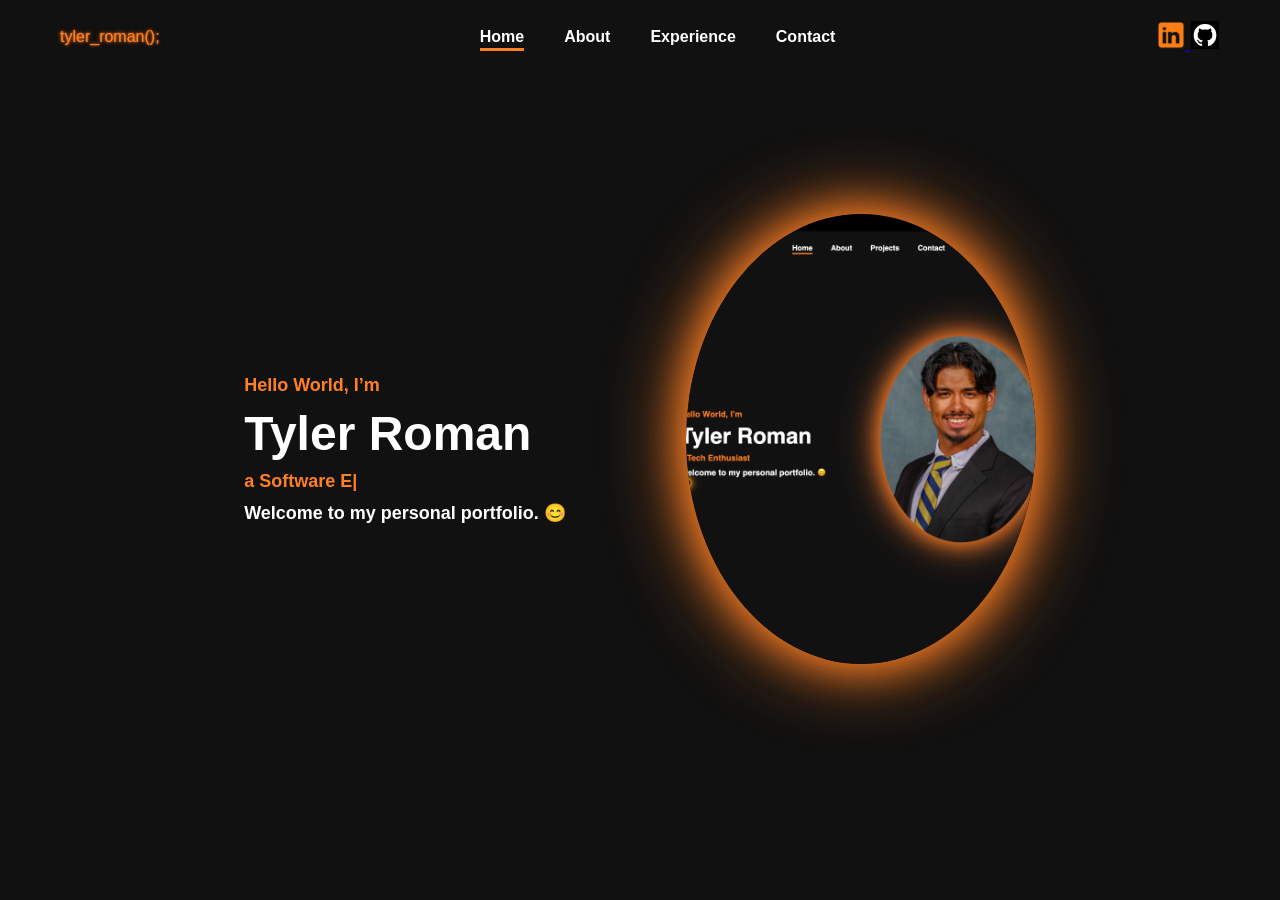
==== commit 65f2862e: "Testing Photos" ====
--- a/index.html
+++ b/index.html
@@ -40,7 +40,7 @@
             <p class= "hero-welcome">Welcome to my personal portfolio. 😊</p>
         </div>
         <div class="hero-image">
-            <img src="pictures/COH_tyler.JPG" alt="Tyler Roman">
+            <img src="pictures/portfoliopicture.png" alt="Tyler Roman">
         </div>
     </section>
     <script src="script.js"></script>
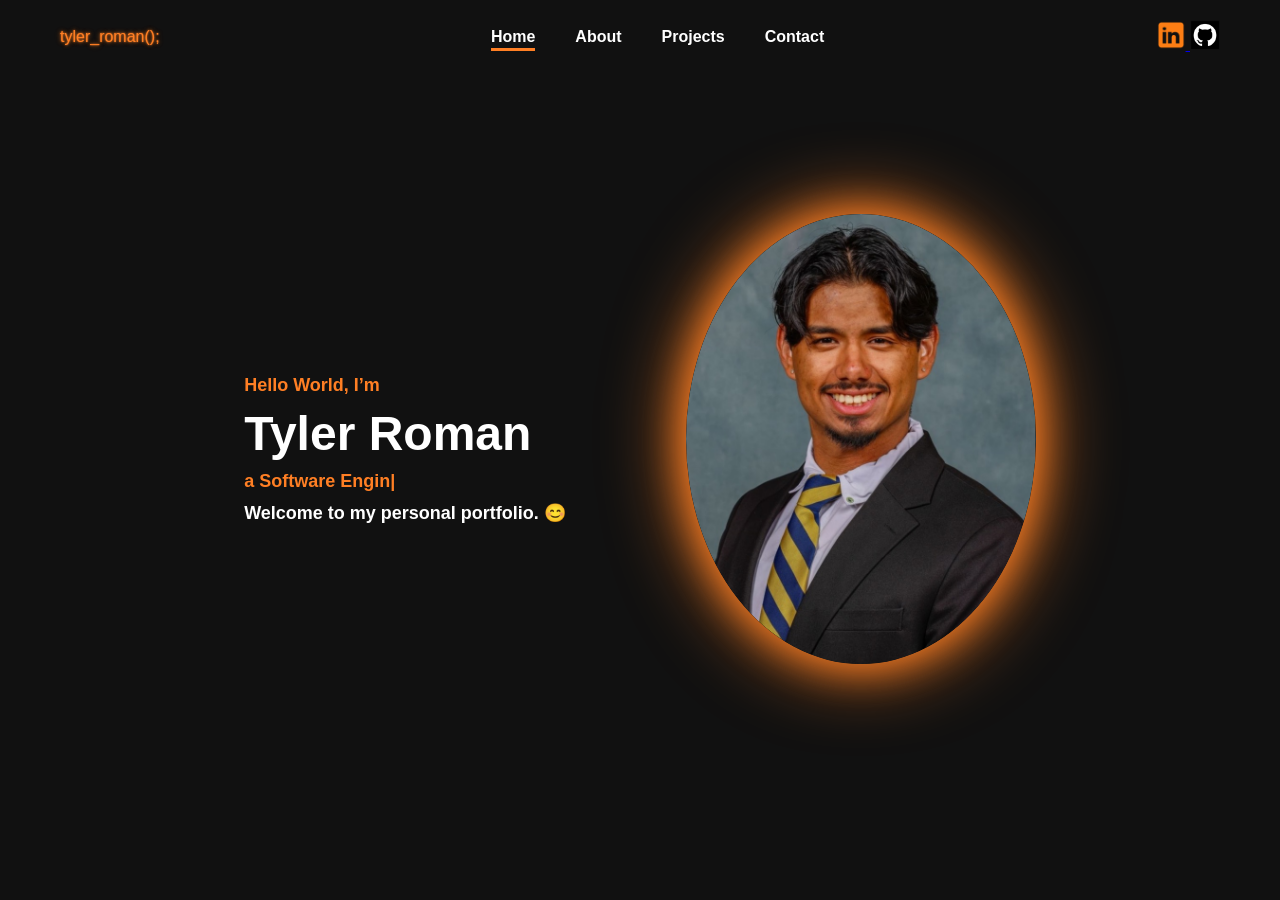
==== commit 6952ade0: "Cleaned about me Section" ====
--- a/index.html
+++ b/index.html
@@ -13,7 +13,7 @@
         <div class="nav-center">
             <a href="index.html" class="active">Home</a>
             <a href="about.html">About</a>
-            <a href="projects.html">Experience</a>
+            <a href="projects.html">Projects</a>
             <a href="contact.html">Contact</a>
         </div>
         <div class="nav-right">
@@ -40,7 +40,7 @@
             <p class= "hero-welcome">Welcome to my personal portfolio. 😊</p>
         </div>
         <div class="hero-image">
-            <img src="pictures/portfoliopicture.png" alt="Tyler Roman">
+            <img src="pictures/portrait.jpeg" alt="Tyler Roman">
         </div>
     </section>
     <script src="script.js"></script>
